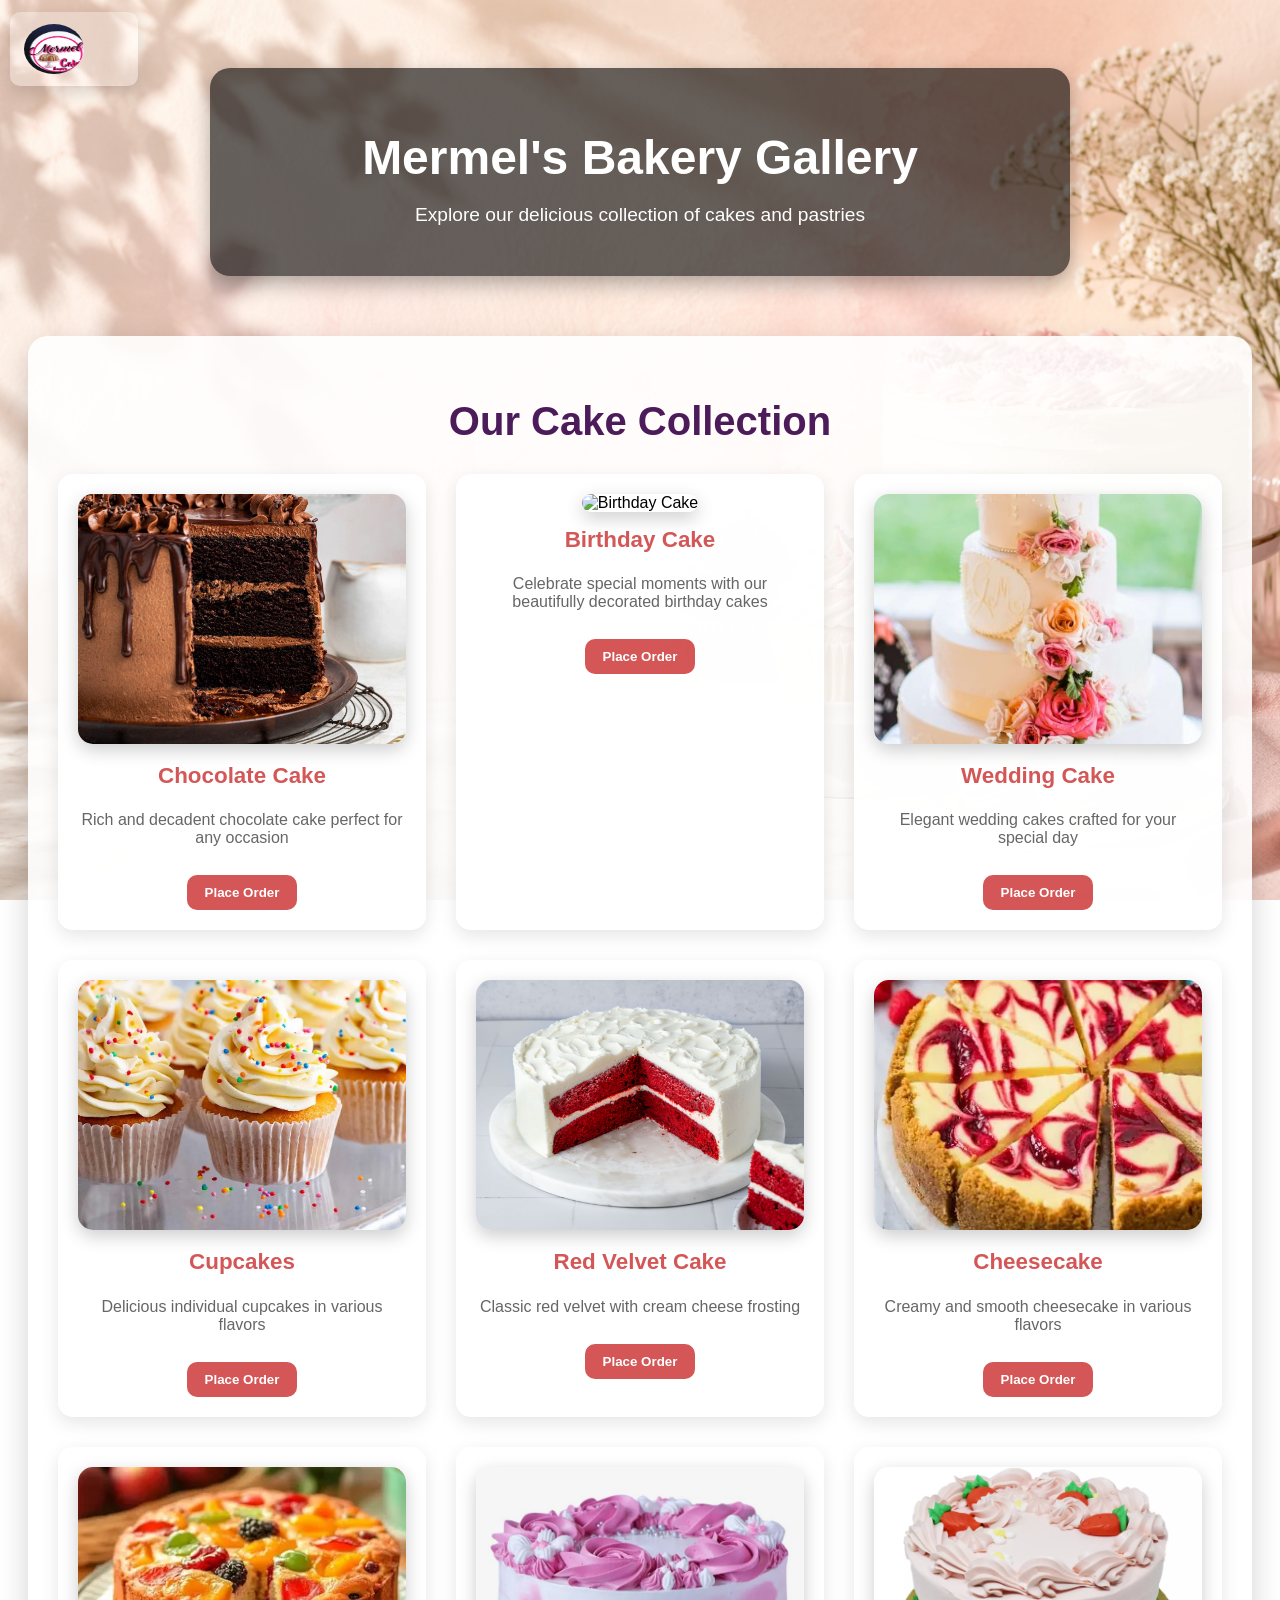
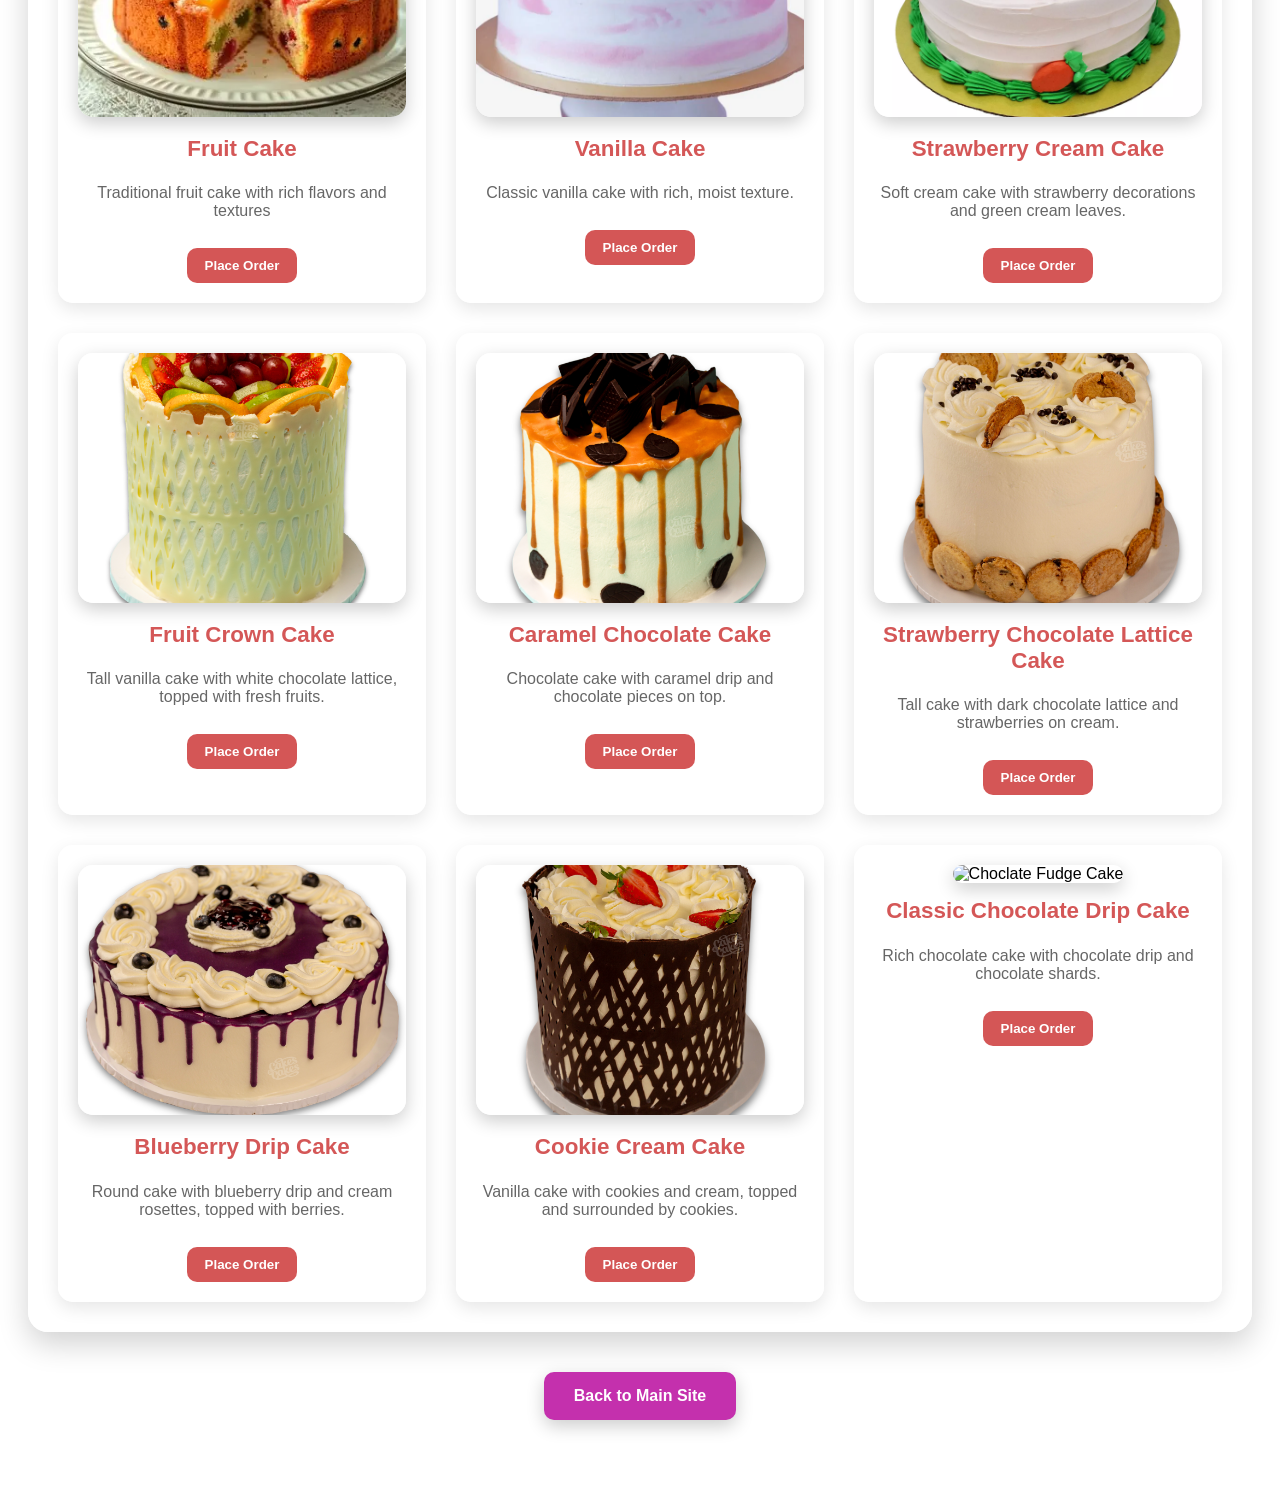
==== gallery.html @ d684f32c "first commit" ====
<!DOCTYPE html>
<html lang="en">
<head>
    <meta charset="UTF-8">
    <meta name="viewport" content="width=device-width, initial-scale=0.6">
    <title>Mermel's Bakery - Cake Gallery</title>
    <link rel="icon" type="image/png" href="merm.png">
</head>
<body style="background-image: url('background.png'); background-size: cover; background-attachment: fixed; background-position: center; font-family: Arial, sans-serif;">
  <nav style="position: absolute; top: 12px; left: 10px; width: auto; background: rgba(255, 255, 255, 0.274); padding: 12px 14px; border-radius: 10px; box-shadow: 0 6px 18px rgba(0,0,0,0.15);">
    <div style="display: flex; align-items: center; gap: 12px;">
      <img src="IMG_20260417_170531.jpg" alt="Mermel's Bakery Logo" style="width: 60px; height: 50px; border-radius: 50%;">
      <button id="menu-toggle" onclick="toggleMenu()" style="display: flex; flex-direction: column; justify-content: space-between; width: 28px; height: 22px; background: transparent; border: none; padding: 0; cursor: pointer;">
        <span style="display: block; height: 3px; background: #333; border-radius: 2px;"></span>
        <span style="display: block; height: 3px; background: #333; border-radius: 2px;"></span>
        <span style="display: block; height: 3px; background: #333; border-radius: 2px;"></span>
      </button>
    </div>
    <div id="menu-links" style="display: none; margin-top: 12px; flex-direction: column; gap: 10px;">
      <a href="index2.html#home" style="color: #c51c1cbd; text-decoration: none; font-weight: bold; display: block;">Home</a>
      <a href="index2.html#cakes" style="color: #8e3e3e; text-decoration: none; display: block;">Cakes</a>
      <a href="gallery.html" style="color: #8e3e3e; text-decoration: none; display: block;">Gallery</a>
      <a href="index2.html#contact" style="color: #992e2e; text-decoration: none; display: block;">Contact</a>
    </div>
  </nav>

  <header style="text-align: center; padding: 60px 20px 40px; color: white;">
    <div style="background: rgba(0, 0, 0, 0.6); border-radius: 20px; padding: 30px; max-width: 800px; margin: 0 auto; box-shadow: 0 8px 20px rgba(0,0,0,0.3);">
      <h1 style="font-size: 3rem; margin-bottom: 10px;">Mermel's Bakery Gallery</h1>
      <p style="font-size: 1.2rem;">Explore our delicious collection of cakes and pastries</p>
    </div>
  </header>

  <main style="max-width: 12000px; margin: 0 auto; padding: 20px;">
    <section style="background: rgba(255,255,255,0.9); border-radius: 20px; padding: 30px; margin-bottom: 30px; box-shadow: 0 12px 30px rgba(0, 0, 0, 0.18);">
      <h2 style="text-align: center; color: #4b1b5a; margin-bottom: 30px; font-size: 2.5rem;">Our Cake Collection</h2>

      <style>
        .cake-gallery-img {
          transition: transform 0.28s cubic-bezier(.77,0,.18,1), box-shadow 0.28s;
          cursor: pointer;
        }
        .cake-gallery-img:hover {
          transform: scale(1.08) rotate(-2deg);
          box-shadow: 0 0 32px 8px #fc575e55, 0 6px 18px rgba(0,0,0,0.18);
          z-index: 2;
          filter: brightness(1.08) saturate(1.2);
        }
      </style>
      <div style="display: grid; grid-template-columns: repeat(auto-fit, minmax(280px, 1fr)); gap: 30px;">
        <div style="text-align: center; background: rgba(255,255,255,0.95); border-radius: 15px; padding: 20px; box-shadow: 0 6px 18px rgba(0,0,0,0.1);">
          <img src="choclate cake.jpg" alt="Chocolate Cake" class="cake-gallery-img" style="width: 100%; height: 250px; border-radius: 15px; object-fit: cover; box-shadow: 0 6px 18px rgba(0,0,0,0.2);">
          <h3 style="margin-top: 15px; color: #c51c1cbd; font-size: 1.4rem;">Chocolate Cake</h3>
          <p style="color: #666; margin-top: 10px;">Rich and decadent chocolate cake perfect for any occasion</p>
          <button class="order-btn" data-cake="Chocolate Cake" style="margin-top: 12px; padding: 10px 18px; border:none; border-radius: 10px; background: #c51c1cbd; color: white; cursor: pointer; font-weight: bold;">Place Order</button>
        </div>

        <div style="text-align: center; background: rgba(255,255,255,0.95); border-radius: 15px; padding: 20px; box-shadow: 0 6px 18px rgba(0,0,0,0.1);">
          <img src="birthday cake.jpg" alt="Birthday Cake" class="cake-gallery-img" style="width: 100%; height: 250px; border-radius: 15px; object-fit: cover; box-shadow: 0 6px 18px rgba(0,0,0,0.2);">
          <h3 style="margin-top: 15px; color: #c51c1cbd; font-size: 1.4rem;">Birthday Cake</h3>
          <p style="color: #666; margin-top: 10px;">Celebrate special moments with our beautifully decorated birthday cakes</p>
          <button class="order-btn" data-cake="Birthday Cake" style="margin-top: 12px; padding: 10px 18px; border:none; border-radius: 10px; background: #c51c1cbd; color: white; cursor: pointer; font-weight: bold;">Place Order</button>
        </div>

        <div style="text-align: center; background: rgba(255,255,255,0.95); border-radius: 15px; padding: 20px; box-shadow: 0 6px 18px rgba(0,0,0,0.1);">
          <img src="wedding cake.jpg" alt="Wedding Cake" class="cake-gallery-img" style="width: 100%; height: 250px; border-radius: 15px; object-fit: cover; box-shadow: 0 6px 18px rgba(0,0,0,0.2);">
          <h3 style="margin-top: 15px; color: #c51c1cbd; font-size: 1.4rem;">Wedding Cake</h3>
          <p style="color: #666; margin-top: 10px;">Elegant wedding cakes crafted for your special day</p>
          <button class="order-btn" data-cake="Wedding Cake" style="margin-top: 12px; padding: 10px 18px; border:none; border-radius: 10px; background: #c51c1cbd; color: white; cursor: pointer; font-weight: bold;">Place Order</button>
        </div>

        <div style="text-align: center; background: rgba(255,255,255,0.95); border-radius: 15px; padding: 20px; box-shadow: 0 6px 18px rgba(0,0,0,0.1);">
          <img src="Vanilla-Cupcakes.webp" alt="Cupcakes" class="cake-gallery-img" style="width: 100%; height: 250px; border-radius: 15px; object-fit: cover; box-shadow: 0 6px 18px rgba(0,0,0,0.2);">
          <h3 style="margin-top: 15px; color: #c51c1cbd; font-size: 1.4rem;">Cupcakes</h3>
          <p style="color: #666; margin-top: 10px;">Delicious individual cupcakes in various flavors</p>
          <button class="order-btn" data-cake="Cupcakes" style="margin-top: 12px; padding: 10px 18px; border:none; border-radius: 10px; background: #c51c1cbd; color: white; cursor: pointer; font-weight: bold;">Place Order</button>
        </div>

        <div style="text-align: center; background: rgba(255,255,255,0.95); border-radius: 15px; padding: 20px; box-shadow: 0 6px 18px rgba(0,0,0,0.1);">
          <img src="red velvet.jpg" alt="Red Velvet Cake" class="cake-gallery-img" style="width: 100%; height: 250px; border-radius: 15px; object-fit: cover; box-shadow: 0 6px 18px rgba(0,0,0,0.2);">
          <h3 style="margin-top: 15px; color: #c51c1cbd; font-size: 1.4rem;">Red Velvet Cake</h3>
          <p style="color: #666; margin-top: 10px;">Classic red velvet with cream cheese frosting</p>
          <button class="order-btn" data-cake="Red Velvet Cake" style="margin-top: 12px; padding: 10px 18px; border:none; border-radius: 10px; background: #c51c1cbd; color: white; cursor: pointer; font-weight: bold;">Place Order</button>
        </div>

        <div style="text-align: center; background: rgba(255,255,255,0.95); border-radius: 15px; padding: 20px; box-shadow: 0 6px 18px rgba(0,0,0,0.1);">
          <img src="cheesecake.webp" alt="Cheesecake" class="cake-gallery-img" style="width: 100%; height: 250px; border-radius: 15px; object-fit: cover; box-shadow: 0 6px 18px rgba(0,0,0,0.2);">
          <h3 style="margin-top: 15px; color: #c51c1cbd; font-size: 1.4rem;">Cheesecake</h3>
          <p style="color: #666; margin-top: 10px;">Creamy and smooth cheesecake in various flavors</p>
          <button class="order-btn" data-cake="Cheesecake" style="margin-top: 12px; padding: 10px 18px; border:none; border-radius: 10px; background: #c51c1cbd; color: white; cursor: pointer; font-weight: bold;">Place Order</button>
        </div>

        <div style="text-align: center; background: rgba(255,255,255,0.95); border-radius: 15px; padding: 20px; box-shadow: 0 6px 18px rgba(0,0,0,0.1);">
          <img src="fruit cake.webp" alt="Fruit Cake" class="cake-gallery-img" style="width: 100%; height: 250px; border-radius: 15px; object-fit: cover; box-shadow: 0 6px 18px rgba(0,0,0,0.2);">
          <h3 style="margin-top: 15px; color: #c51c1cbd; font-size: 1.4rem;">Fruit Cake</h3>
          <p style="color: #666; margin-top: 10px;">Traditional fruit cake with rich flavors and textures</p>
          <button class="order-btn" data-cake="Fruit Cake" style="margin-top: 12px; padding: 10px 18px; border:none; border-radius: 10px; background: #c51c1cbd; color: white; cursor: pointer; font-weight: bold;">Place Order</button>
        </div>

        <!-- New Cakes Added Below -->
        <div style="text-align: center; background: rgba(255,255,255,0.95); border-radius: 15px; padding: 20px; box-shadow: 0 6px 18px rgba(0,0,0,0.1);">
          <img src="vanilla cake.webp" alt="Vanilla Cake" class="cake-gallery-img" style="width: 100%; height: 250px; border-radius: 15px; object-fit: cover; box-shadow: 0 6px 18px rgba(0,0,0,0.2);">
          <h3 style="margin-top: 15px; color: #c51c1cbd; font-size: 1.4rem;">Vanilla Cake</h3>
          <p style="color: #666; margin-top: 10px;">Classic vanilla cake with rich, moist texture.</p>
          <button class="order-btn" data-cake="Vanilla Cake" style="margin-top: 12px; padding: 10px 18px; border:none; border-radius: 10px; background: #c51c1cbd; color: white; cursor: pointer; font-weight: bold;">Place Order</button>
        </div>
        <div style="text-align: center; background: rgba(255,255,255,0.95); border-radius: 15px; padding: 20px; box-shadow: 0 6px 18px rgba(0,0,0,0.1);">
          <img src="Strawberry ice cream cake.webp" alt="Strawberry IceCream Cake" class="cake-gallery-img" style="width: 100%; height: 250px; border-radius: 15px; object-fit: cover; box-shadow: 0 6px 18px rgba(0,0,0,0.2);">
          <h3 style="margin-top: 15px; color: #c51c1cbd; font-size: 1.4rem;">Strawberry Cream Cake</h3>
          <p style="color: #666; margin-top: 10px;">Soft cream cake with strawberry decorations and green cream leaves.</p>
          <button class="order-btn" data-cake="Strawberry Ice Cream Cake" style="margin-top: 12px; padding: 10px 18px; border:none; border-radius: 10px; background: #c51c1cbd; color: white; cursor: pointer; font-weight: bold;">Place Order</button>
        </div>
        <div style="text-align: center; background: rgba(255,255,255,0.95); border-radius: 15px; padding: 20px; box-shadow: 0 6px 18px rgba(0,0,0,0.1);">
          <img src="Fruit_Torte.png" alt="Fruit Torte Cake" class="cake-gallery-img" style="width: 100%; height: 250px; border-radius: 15px; object-fit: cover; box-shadow: 0 6px 18px rgba(0,0,0,0.2);">
          <h3 style="margin-top: 15px; color: #c51c1cbd; font-size: 1.4rem;">Fruit Crown Cake</h3>
          <p style="color: #666; margin-top: 10px;">Tall vanilla cake with white chocolate lattice, topped with fresh fruits.</p>
          <button class="order-btn" data-cake="Fruit Crown Cake" style="margin-top: 12px; padding: 10px 18px; border:none; border-radius: 10px; background: #c51c1cbd; color: white; cursor: pointer; font-weight: bold;">Place Order</button>
        </div>
        <div style="text-align: center; background: rgba(255,255,255,0.95); border-radius: 15px; padding: 20px; box-shadow: 0 6px 18px rgba(0,0,0,0.1);">
          <img src="Caramel.png" alt="Caramel Chocolate Cake" class="cake-gallery-img" style="width: 100%; height: 250px; border-radius: 15px; object-fit: cover; box-shadow: 0 6px 18px rgba(0,0,0,0.2);">
          <h3 style="margin-top: 15px; color: #c51c1cbd; font-size: 1.4rem;">Caramel Chocolate Cake</h3>
          <p style="color: #666; margin-top: 10px;">Chocolate cake with caramel drip and chocolate pieces on top.</p>
          <button class="order-btn" data-cake="Caramel Chocolate Cake" style="margin-top: 12px; padding: 10px 18px; border:none; border-radius: 10px; background: #c51c1cbd; color: white; cursor: pointer; font-weight: bold;">Place Order</button>
        </div>
        <div style="text-align: center; background: rgba(255,255,255,0.95); border-radius: 15px; padding: 20px; box-shadow: 0 6px 18px rgba(0,0,0,0.1);">
          <img src="Choco_chips.png" alt="Chocolate Ships Cake" class="cake-gallery-img" style="width: 100%; height: 250px; border-radius: 15px; object-fit: cover; box-shadow: 0 6px 18px rgba(0,0,0,0.2);">
          <h3 style="margin-top: 15px; color: #c51c1cbd; font-size: 1.4rem;">Strawberry Chocolate Lattice Cake</h3>
          <p style="color: #666; margin-top: 10px;">Tall cake with dark chocolate lattice and strawberries on cream.</p>
          <button class="order-btn" data-cake="Strawberry Chocolate Lattice Cake" style="margin-top: 12px; padding: 10px 18px; border:none; border-radius: 10px; background: #c51c1cbd; color: white; cursor: pointer; font-weight: bold;">Place Order</button>
        </div>
        <div style="text-align: center; background: rgba(255,255,255,0.95); border-radius: 15px; padding: 20px; box-shadow: 0 6px 18px rgba(0,0,0,0.1);">
          <img src="Blueberry.png" alt="Blueberry Cake" class="cake-gallery-img" style="width: 100%; height: 250px; border-radius: 15px; object-fit: cover; box-shadow: 0 6px 18px rgba(0,0,0,0.2);">
          <h3 style="margin-top: 15px; color: #c51c1cbd; font-size: 1.4rem;">Blueberry Drip Cake</h3>
          <p style="color: #666; margin-top: 10px;">Round cake with blueberry drip and cream rosettes, topped with berries.</p>
          <button class="order-btn" data-cake="Blueberry Drip Cake" style="margin-top: 12px; padding: 10px 18px; border:none; border-radius: 10px; background: #c51c1cbd; color: white; cursor: pointer; font-weight: bold;">Place Order</button>
        </div>
        <div style="text-align: center; background: rgba(255,255,255,0.95); border-radius: 15px; padding: 20px; box-shadow: 0 6px 18px rgba(0,0,0,0.1);">
          <img src="Black_forest_6pUhELf.png" alt="Black Forest Cake" class="cake-gallery-img" style="width: 100%; height: 250px; border-radius: 15px; object-fit: cover; box-shadow: 0 6px 18px rgba(0,0,0,0.2);">
          <h3 style="margin-top: 15px; color: #c51c1cbd; font-size: 1.4rem;">Cookie Cream Cake</h3>
          <p style="color: #666; margin-top: 10px;">Vanilla cake with cookies and cream, topped and surrounded by cookies.</p>
          <button class="order-btn" data-cake="Cookie Cream Cake" style="margin-top: 12px; padding: 10px 18px; border:none; border-radius: 10px; background: #c51c1cbd; color: white; cursor: pointer; font-weight: bold;">Place Order</button>
        </div>
        <div style="text-align: center; background: rgba(255,255,255,0.95); border-radius: 15px; padding: 20px; box-shadow: 0 6px 18px rgba(0,0,0,0.1);">
          <img src="Chocolate_Fudge.png" alt="Choclate Fudge Cake" class="cake-gallery-img" style="width: 100%; height: 250px; border-radius: 15px; object-fit: cover; box-shadow: 0 6px 18px rgba(0,0,0,0.2);">
          <h3 style="margin-top: 15px; color: #c51c1cbd; font-size: 1.4rem;">Classic Chocolate Drip Cake</h3>
          <p style="color: #666; margin-top: 10px;">Rich chocolate cake with chocolate drip and chocolate shards.</p>
          <button class="order-btn" data-cake="Classic Chocolate Drip Cake" style="margin-top: 12px; padding: 10px 18px; border:none; border-radius: 10px; background: #c51c1cbd; color: white; cursor: pointer; font-weight: bold;">Place Order</button>
        </div>
      </div>
    </section>

    <div style="text-align: center; margin: 40px 0;">
      <a href="index2.html" style="display: inline-block; padding: 15px 30px; background: rgb(196, 48, 173); color: white; text-decoration: none; border-radius: 10px; font-weight: bold; box-shadow: 0 6px 18px rgba(0,0,0,0.2);">
        Back to Main Site
      </a>
    </div>
  </main>

  <script>
      function toggleMenu() {
          const menu = document.getElementById('menu-links');
          menu.style.display = menu.style.display === 'flex' ? 'none' : 'flex';
      }

      // --- Place Order Button Logic ---
      // When a Place Order button is clicked, go to the order form and pre-fill the cake type
      document.addEventListener('DOMContentLoaded', function() {
        const orderButtons = document.querySelectorAll('.order-btn');
        orderButtons.forEach(function(btn) {
          btn.addEventListener('click', function() {
            // Store the selected cake name in localStorage
            localStorage.setItem('selectedCakeType', btn.getAttribute('data-cake'));
            // Redirect to the order form section on index2.html
            window.location.href = 'index2.html#order';
          });
        });
      });
  </script>
</body>
</html>
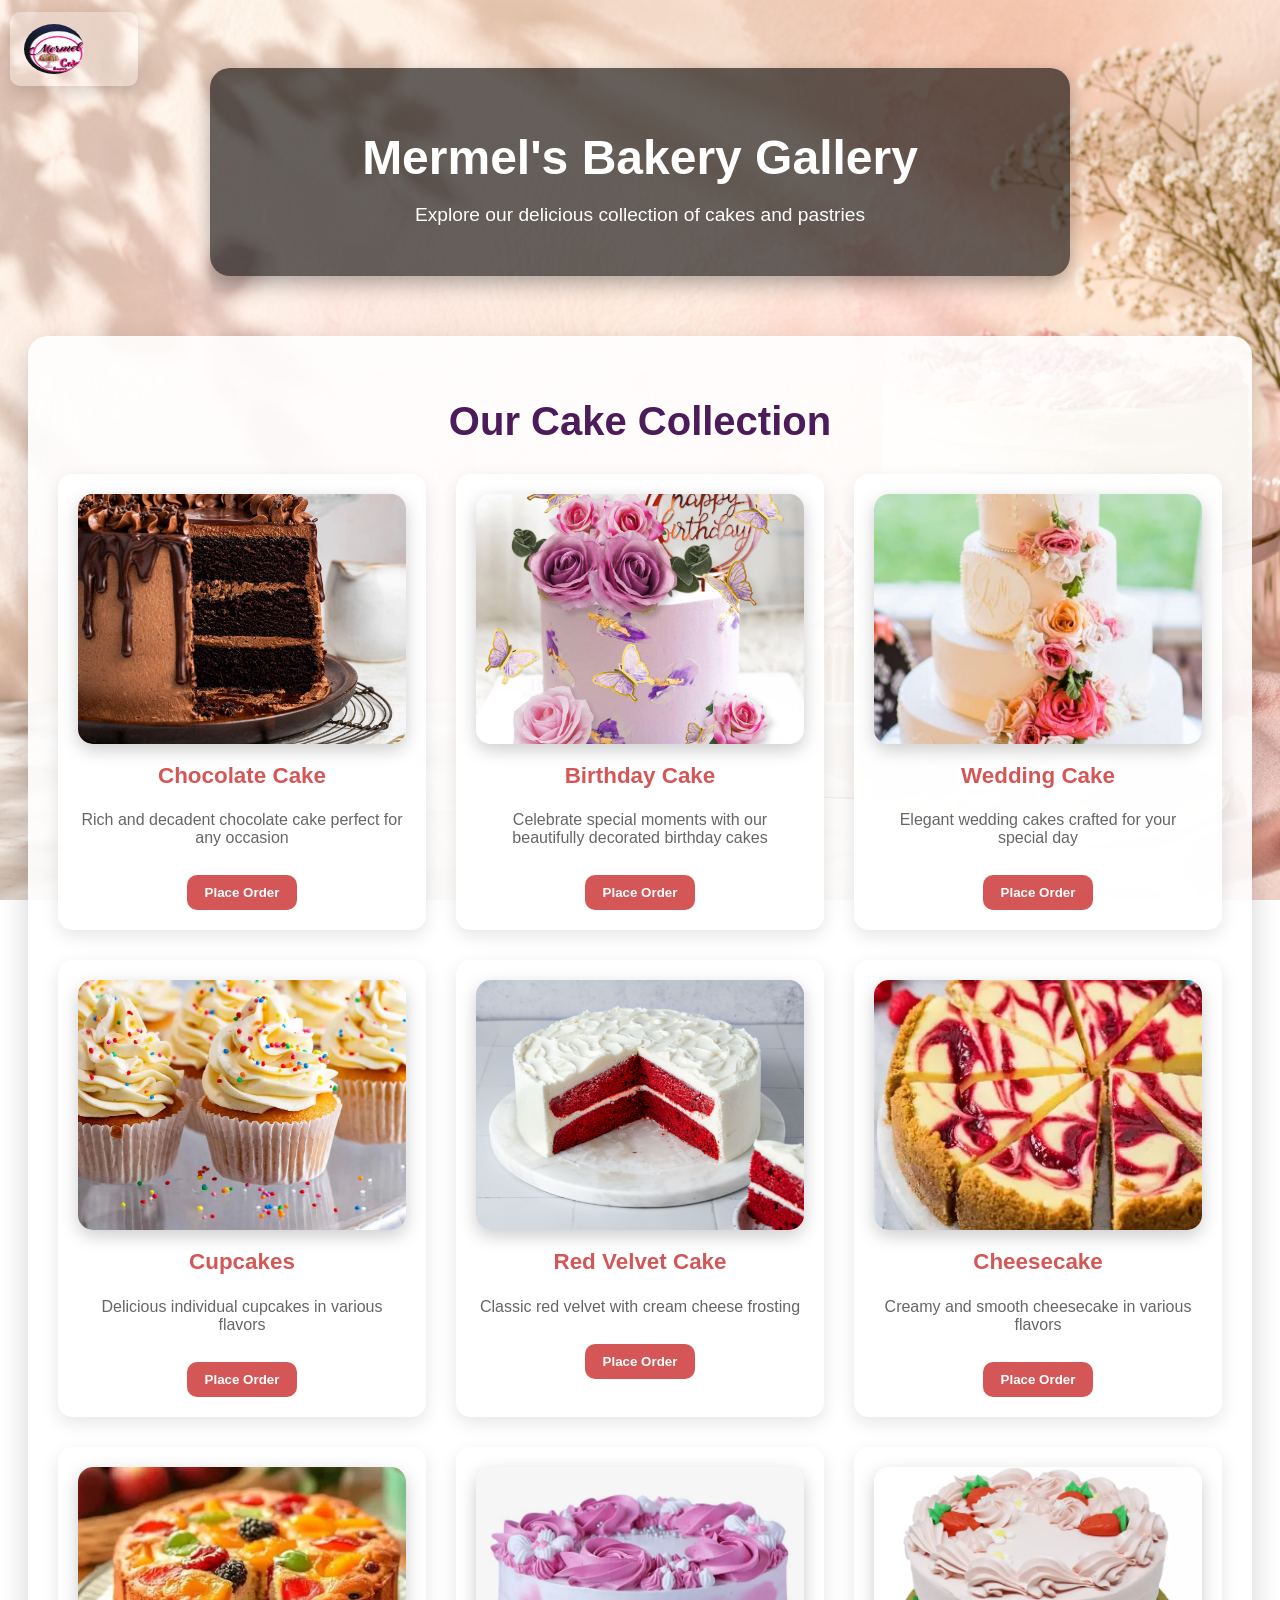
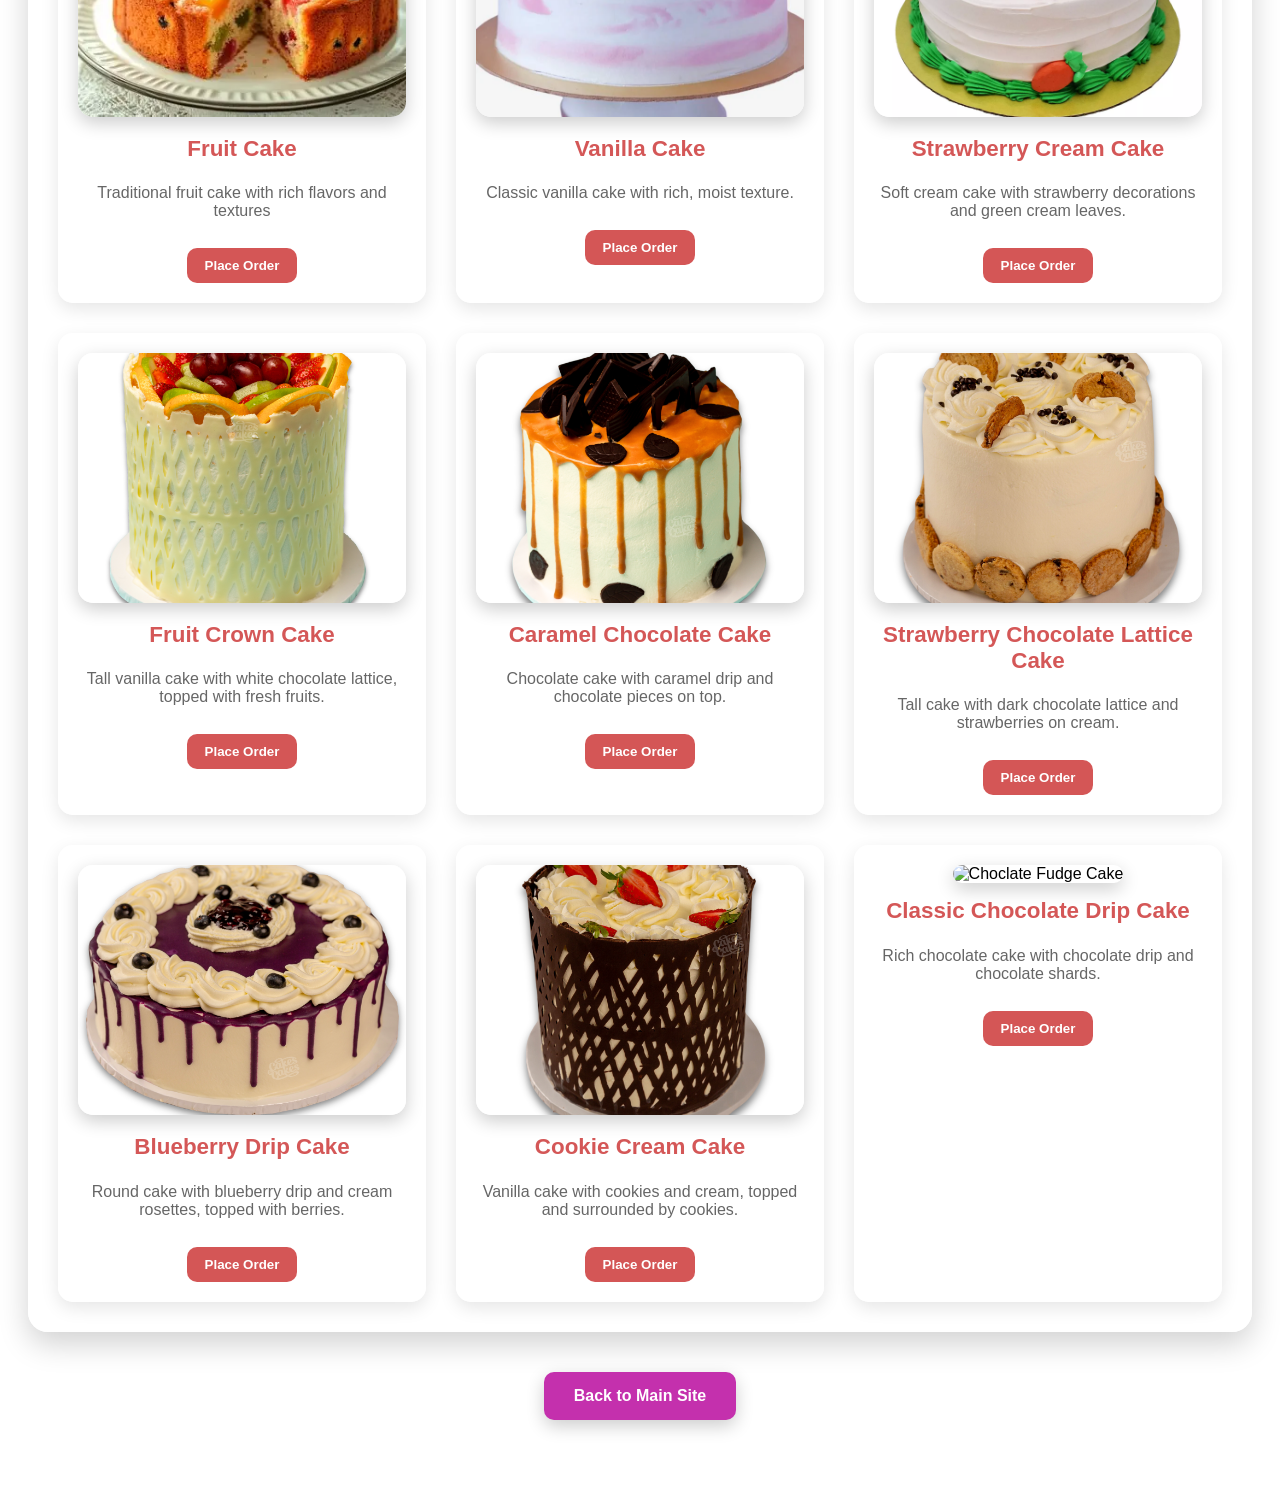
==== commit 27ce413d: "Fix image casing and spaces" ====
--- a/gallery.html
+++ b/gallery.html
@@ -17,10 +17,10 @@
       </button>
     </div>
     <div id="menu-links" style="display: none; margin-top: 12px; flex-direction: column; gap: 10px;">
-      <a href="index2.html#home" style="color: #c51c1cbd; text-decoration: none; font-weight: bold; display: block;">Home</a>
-      <a href="index2.html#cakes" style="color: #8e3e3e; text-decoration: none; display: block;">Cakes</a>
+      <a href="index.html#home" style="color: #c51c1cbd; text-decoration: none; font-weight: bold; display: block;">Home</a>
+      <a href="index.html#cakes" style="color: #8e3e3e; text-decoration: none; display: block;">Cakes</a>
       <a href="gallery.html" style="color: #8e3e3e; text-decoration: none; display: block;">Gallery</a>
-      <a href="index2.html#contact" style="color: #992e2e; text-decoration: none; display: block;">Contact</a>
+      <a href="index.html#contact" style="color: #992e2e; text-decoration: none; display: block;">Contact</a>
     </div>
   </nav>
 
@@ -56,7 +56,7 @@
         </div>
 
         <div style="text-align: center; background: rgba(255,255,255,0.95); border-radius: 15px; padding: 20px; box-shadow: 0 6px 18px rgba(0,0,0,0.1);">
-          <img src="birthday cake.jpg" alt="Birthday Cake" class="cake-gallery-img" style="width: 100%; height: 250px; border-radius: 15px; object-fit: cover; box-shadow: 0 6px 18px rgba(0,0,0,0.2);">
+          <img src="Birthday-cake.jpg" alt="Birthday Cake" class="cake-gallery-img" style="width: 100%; height: 250px; border-radius: 15px; object-fit: cover; box-shadow: 0 6px 18px rgba(0,0,0,0.2);">
           <h3 style="margin-top: 15px; color: #c51c1cbd; font-size: 1.4rem;">Birthday Cake</h3>
           <p style="color: #666; margin-top: 10px;">Celebrate special moments with our beautifully decorated birthday cakes</p>
           <button class="order-btn" data-cake="Birthday Cake" style="margin-top: 12px; padding: 10px 18px; border:none; border-radius: 10px; background: #c51c1cbd; color: white; cursor: pointer; font-weight: bold;">Place Order</button>
@@ -150,7 +150,7 @@
     </section>
 
     <div style="text-align: center; margin: 40px 0;">
-      <a href="index2.html" style="display: inline-block; padding: 15px 30px; background: rgb(196, 48, 173); color: white; text-decoration: none; border-radius: 10px; font-weight: bold; box-shadow: 0 6px 18px rgba(0,0,0,0.2);">
+      <a href="index.html" style="display: inline-block; padding: 15px 30px; background: rgb(196, 48, 173); color: white; text-decoration: none; border-radius: 10px; font-weight: bold; box-shadow: 0 6px 18px rgba(0,0,0,0.2);">
         Back to Main Site
       </a>
     </div>
@@ -170,8 +170,8 @@
           btn.addEventListener('click', function() {
             // Store the selected cake name in localStorage
             localStorage.setItem('selectedCakeType', btn.getAttribute('data-cake'));
-            // Redirect to the order form section on index2.html
-            window.location.href = 'index2.html#order';
+            // Redirect to the order form section on index.html
+            window.location.href = 'index.html#order';
           });
         });
       });
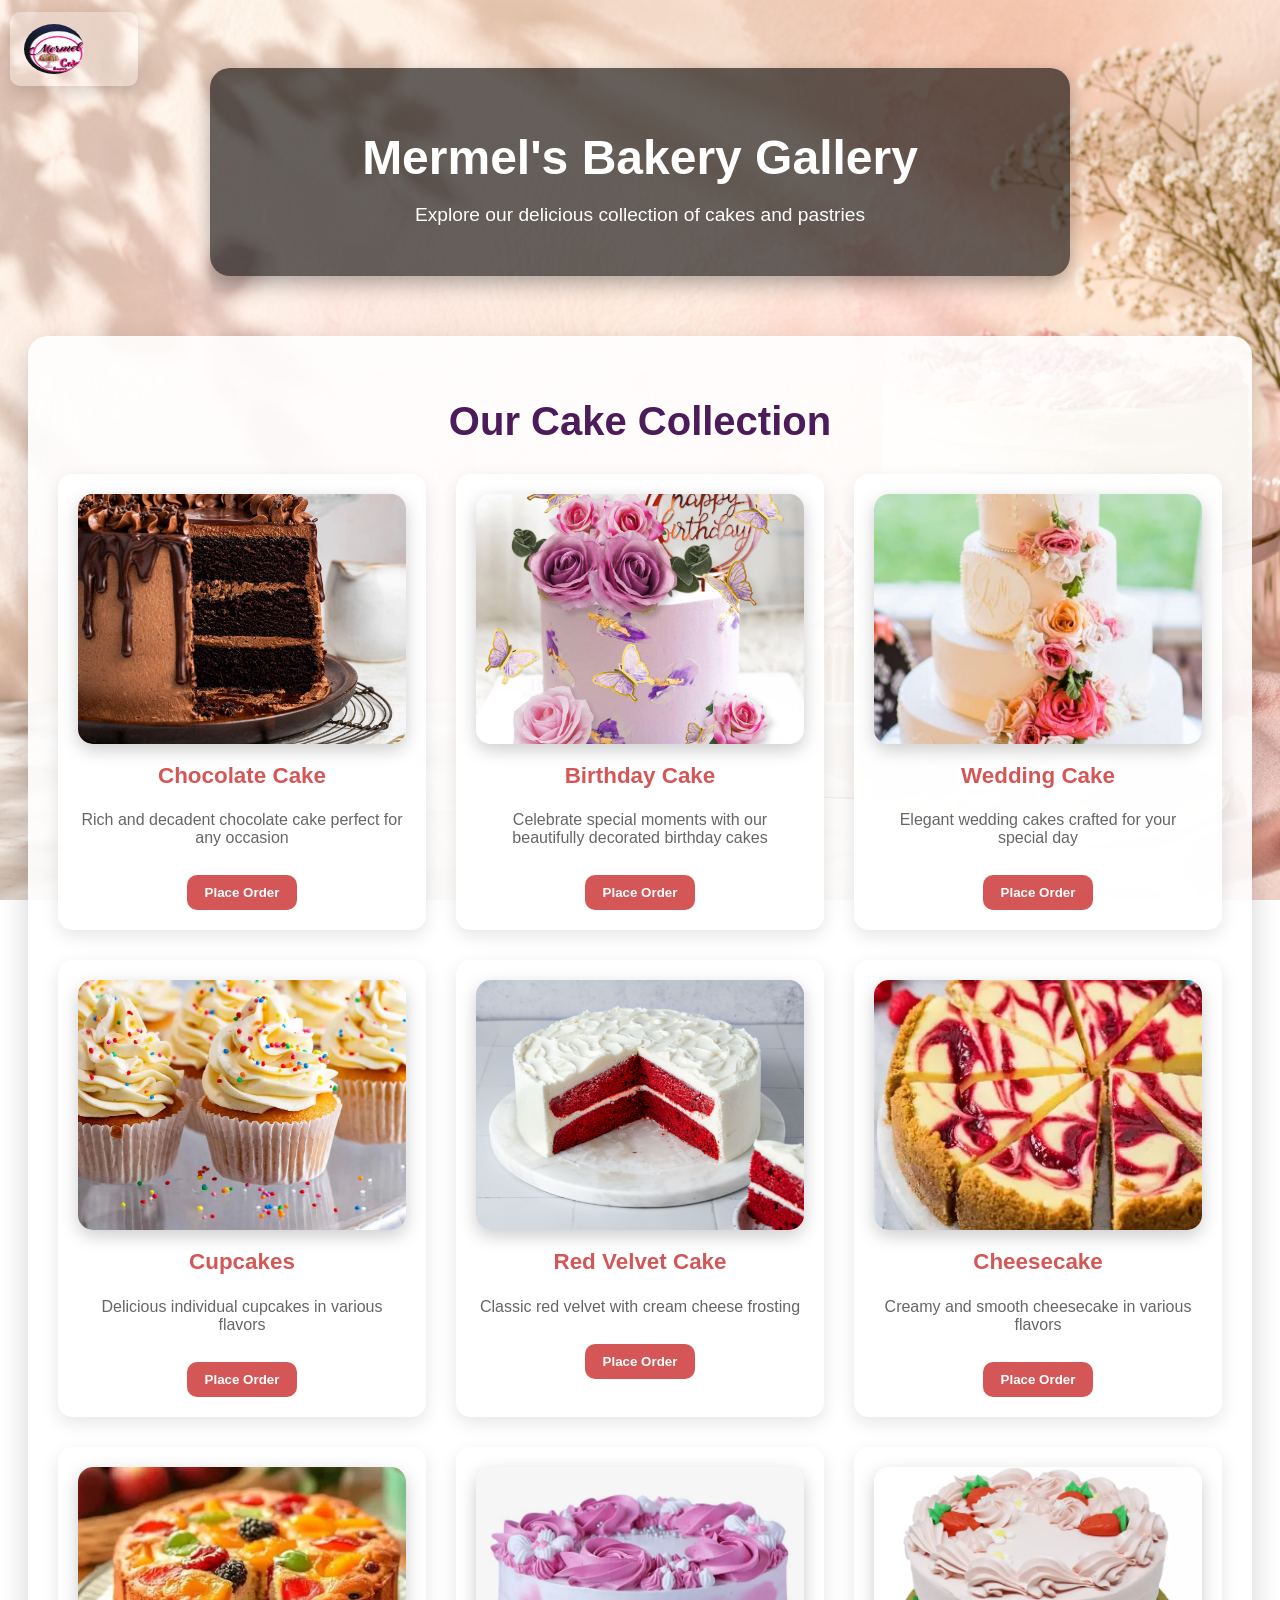
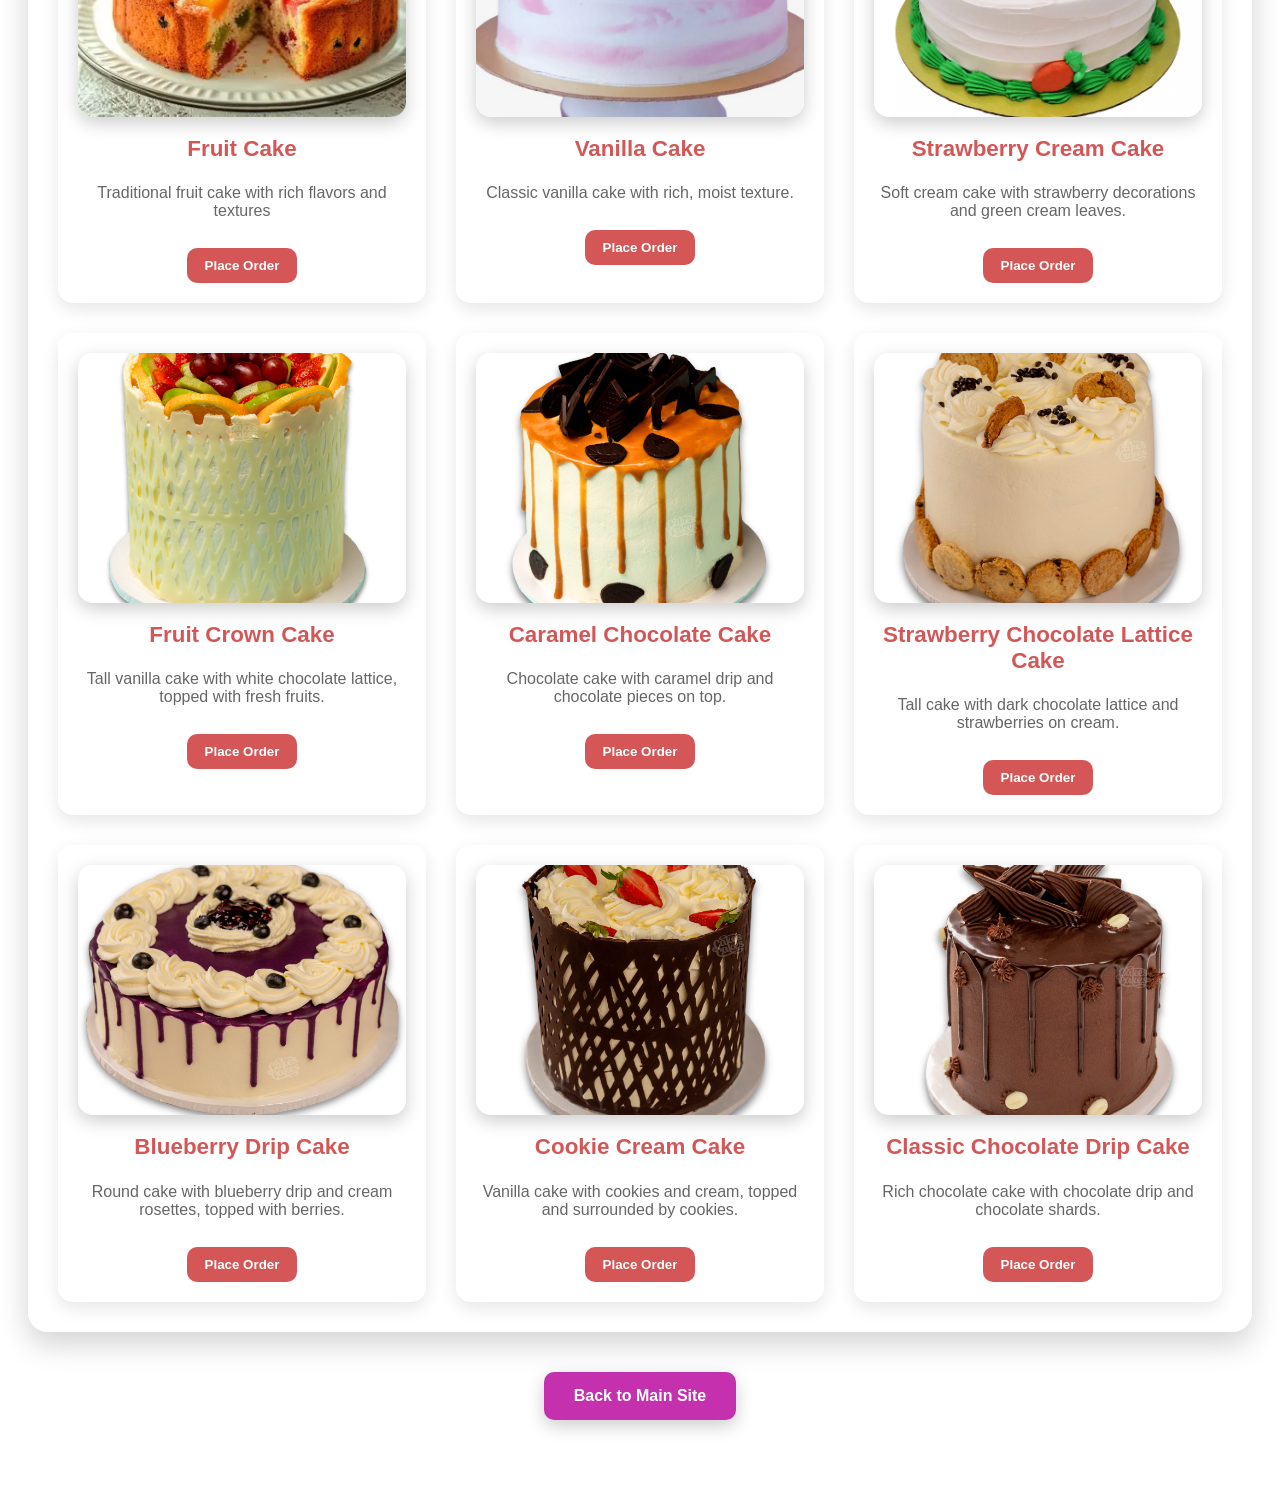
==== commit 6151dddf: "Fix image casing and spaces" ====
--- a/gallery.html
+++ b/gallery.html
@@ -141,7 +141,7 @@
           <button class="order-btn" data-cake="Cookie Cream Cake" style="margin-top: 12px; padding: 10px 18px; border:none; border-radius: 10px; background: #c51c1cbd; color: white; cursor: pointer; font-weight: bold;">Place Order</button>
         </div>
         <div style="text-align: center; background: rgba(255,255,255,0.95); border-radius: 15px; padding: 20px; box-shadow: 0 6px 18px rgba(0,0,0,0.1);">
-          <img src="Chocolate_Fudge.png" alt="Choclate Fudge Cake" class="cake-gallery-img" style="width: 100%; height: 250px; border-radius: 15px; object-fit: cover; box-shadow: 0 6px 18px rgba(0,0,0,0.2);">
+          <img src="Chocolate_fudge.png" alt="Choclate Fudge Cake" class="cake-gallery-img" style="width: 100%; height: 250px; border-radius: 15px; object-fit: cover; box-shadow: 0 6px 18px rgba(0,0,0,0.2);">
           <h3 style="margin-top: 15px; color: #c51c1cbd; font-size: 1.4rem;">Classic Chocolate Drip Cake</h3>
           <p style="color: #666; margin-top: 10px;">Rich chocolate cake with chocolate drip and chocolate shards.</p>
           <button class="order-btn" data-cake="Classic Chocolate Drip Cake" style="margin-top: 12px; padding: 10px 18px; border:none; border-radius: 10px; background: #c51c1cbd; color: white; cursor: pointer; font-weight: bold;">Place Order</button>
